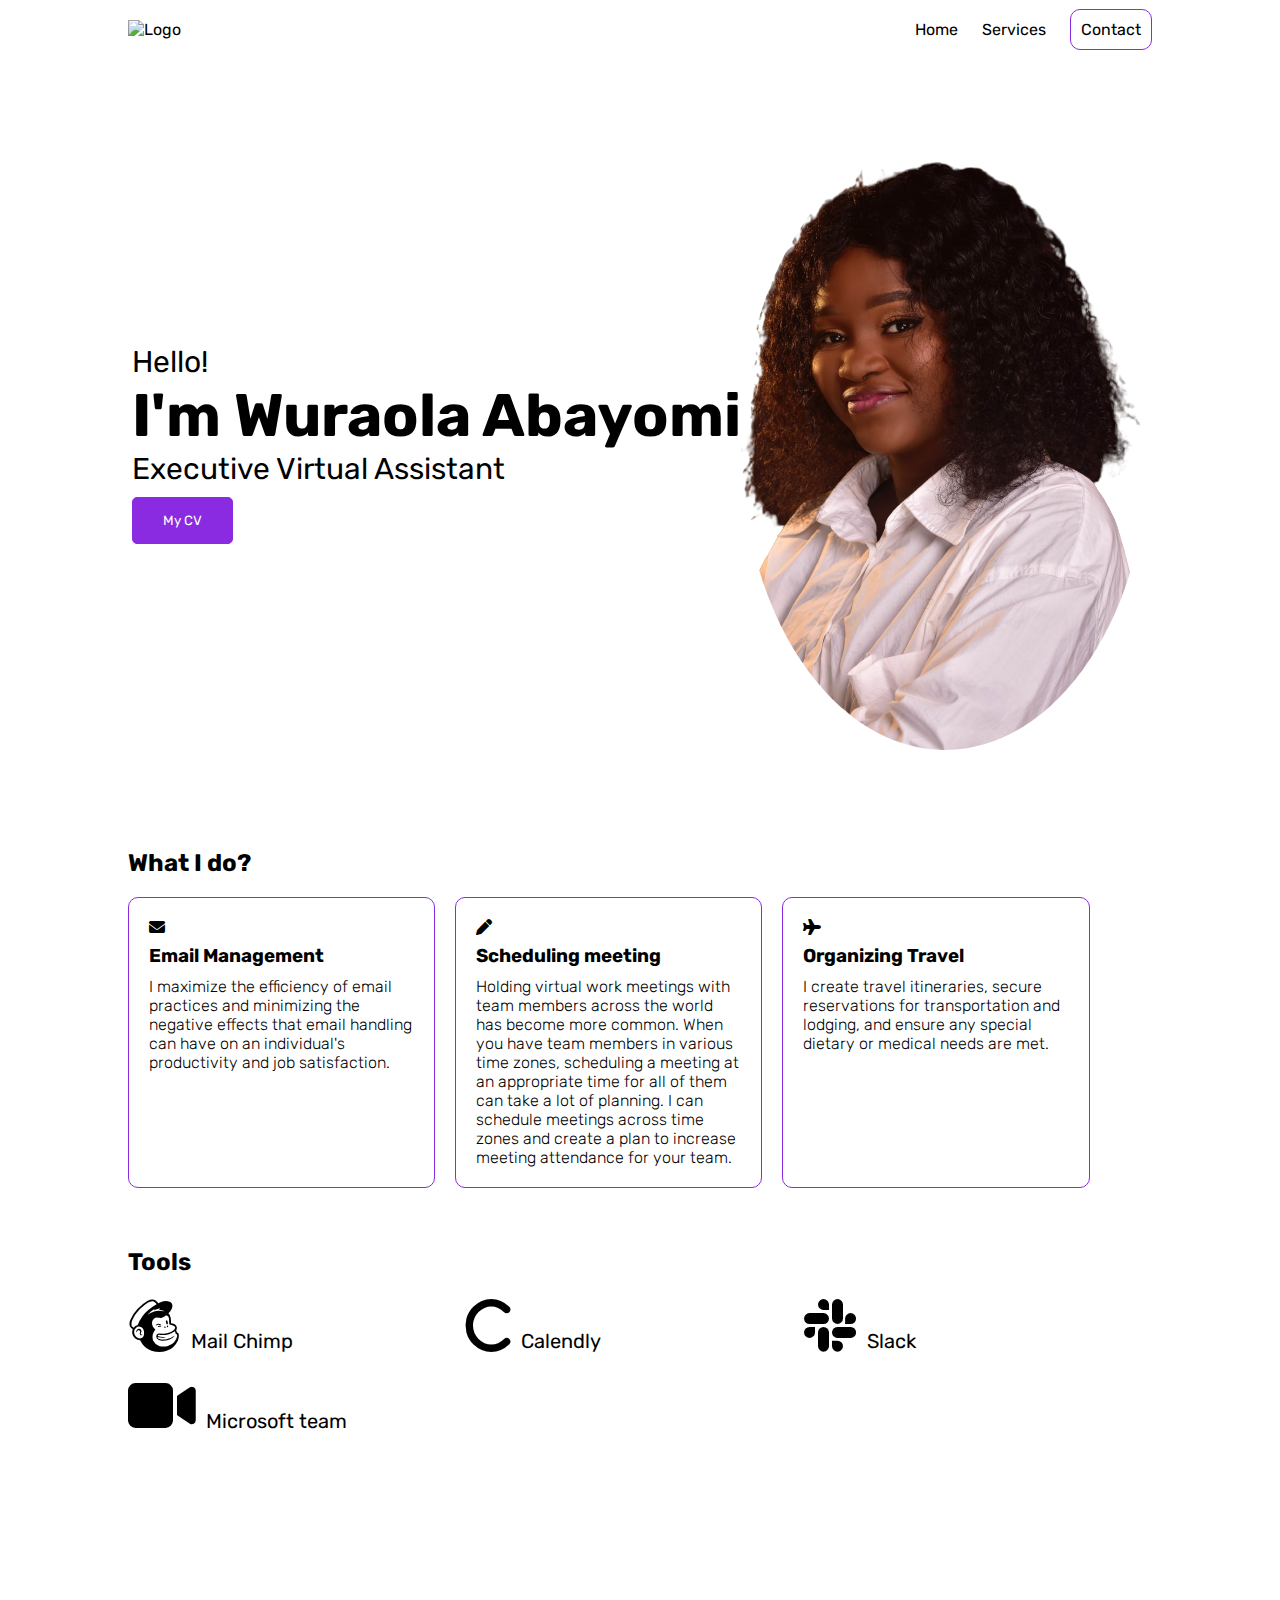
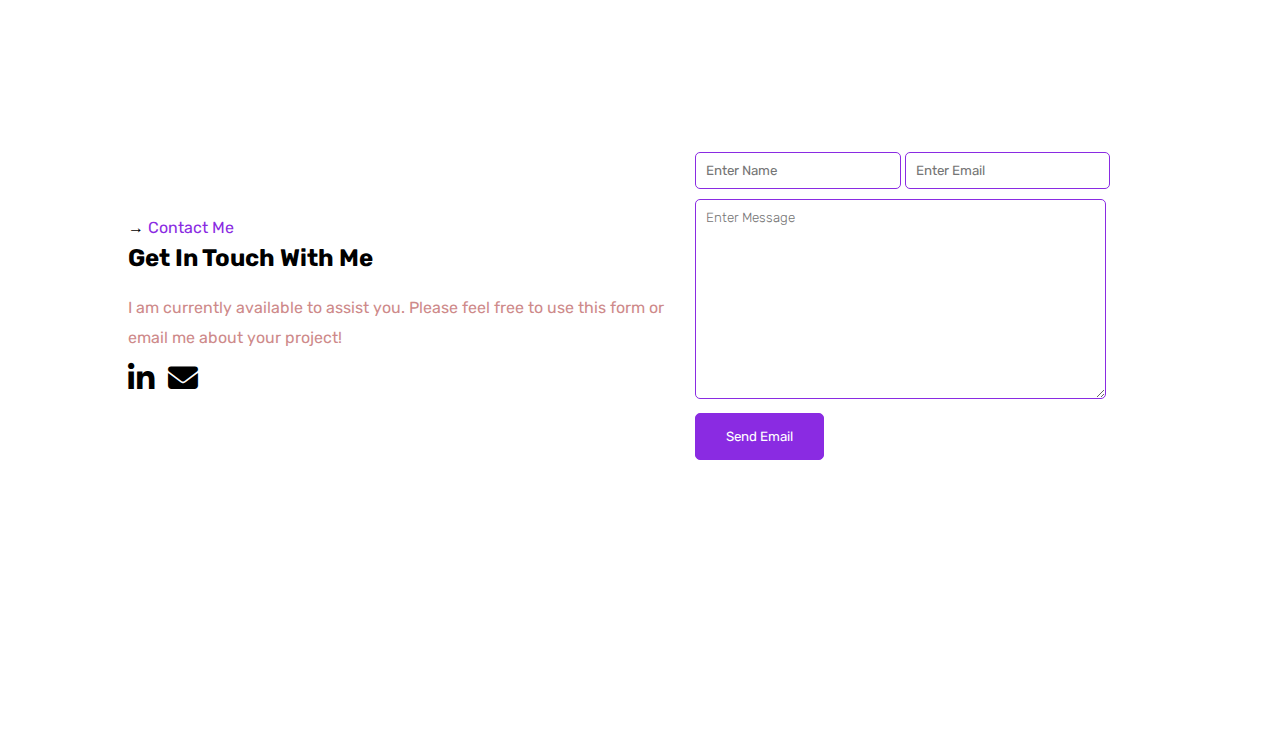
==== index.html @ ad0ca487 "Update index.html" ====
<!DOCTYPE html>
<html lang="en">
  <head>
    <meta charset="UTF-8" />
    <meta http-equiv="X-UA-Compatible" content="IE=edge" />
    <meta name="viewport" content="width=device-width, initial-scale=1.0" />
    <link rel="stylesheet" href="https://cdnjs.cloudflare.com/ajax/libs/font-awesome/6.2.0/css/all.min.css"/>
    <link href="https://fonts.googleapis.com/css2?family=Rubik:wght@300;400;500&display=swap" rel="stylesheet">
    <link rel="apple-touch-icon" sizes="180x180" href="../image/apple-touch-icon.png"/>
    <link rel="icon" type="image/png" sizes="32x32" href="../image/favicon-32x32.png"/>
    <link rel="icon" type="image/png" sizes="16x16" href="../image/favicon-16x16.png"/>
    <link rel="manifest" href="/site.webmanifest" /> 
    <link rel="stylesheet" href="style.css" /> 
    <title>Wuraola Abayomi</title>
  </head>
  <body>
    <header>
      <img src="/image/favicon.ico" alt="Logo">
      <nav class="navbar">
        <ul>
          <li><a href="#intro" class="navlink">Home</a></li>
          <li><a href="#services" class="navlink">Services</a></li>
          <li><a href="#contact" class="navlink contact">Contact</a></li>
        </ul>
      </nav>
    </header>
    <main>
      <section id="intro" class="intro">
        <div class="hero">
          <p>Hello!</p>
          <h1>I'm Wuraola Abayomi</h1>
          <p>Executive Virtual Assistant</p>
          <a href="ABAYOMI WURAOLA (1).pdf" download><button>My CV</button></a>
        </div>
          <img src="/image/Aunty-Eni.png" alt="My Pic">
      </section>
      <section id="services" class="services">
        <h2>What I do?</h2>
        <div class="skills">
        <div>
          <i class="fa-solid fa-envelope"></i>
          <h3>Email Management</h3>
          <p>I maximize the efficiency of email practices and minimizing the negative effects that email handling can have on an individual's productivity and job satisfaction.</p>
        </div>
        <div>
          <i class="fa-solid fa-pen"></i>
          <h3>Scheduling meeting</h3>
          <p> Holding virtual work meetings with team members across the world has become more common. When you have team members in various time zones, scheduling a meeting at an appropriate time for all of them can take a lot of planning. I can schedule meetings across time zones and create a plan to increase meeting attendance for your team.</p>
        </div>
        <div>
          <i class="fa-solid fa-plane"></i>
          <h3>Organizing Travel</h3>
          <p>I create travel itineraries, secure reservations for transportation and lodging, and ensure any special dietary or medical needs are met.</p>
        </div>
      </div>
      </section>
      <section class="tools" id="tools">
        <h2>Tools</h2>
        <div class="name">
          <div>
            <i class="fa-brands fa-mailchimp"></i>
            <span>Mail Chimp</span>
          </div>
          <div>
            <i class="fa-solid fa-c"></i>
            <span>Calendly</span>
          </div>
          <div>
            <i class="fa-brands fa-slack"></i>
            <span>Slack</span>
          </div>
          <div>
            <i class="fa-solid fa-video"></i>
            <span>Microsoft team</span>
          </div>
        </div>
      </section>
    </main>
    <footer id="contact">
      <div class="details">
        &rarr; 
        <span>Contact Me</span>
        <h2>Get In Touch With Me</h2>
        <p>I am currently available to assist you. Please feel free to use this form or email me about your project!</p>
        <div class="info">
          <a href="https://www.linkedin.com/in/wuraola-abayomi/"><i class="fa-brands fa-linkedin-in"></i></a>
          <a href="mailto:abayomiwuraola686@gmail.com"><i class="fa-solid fa-envelope"></i></a>
        </div>
      </div>
      <div class="form" >
        <form method="post">
          <input type="text" id="name" placeholder="Enter Name"> 
          <input type="email" id="email" placeholder="Enter Email"> 
          <textarea  id="message" placeholder="Enter Message" rows="3"></textarea>
          <button type="submit" id="submit" onclick="sendEmail()"> Send Email </button>
      </form>
      </div>
    </footer>
    <script src="https://smtpjs.com/v3/smtp.js">
    </script>
    <script>  
      function sendEmail() {
          let name = document.getElementById("name").value;
          let email = document.getElementById("email").value;
          let message = document.getElementById("message").value;
          let finalmessage = `Name : ${name} <br>  Email : ${email} <br>  Message : ${message} <br>`;
          Email.send({
              SecureToken : "7c22b817-10a5-48ba-b8ee-211c41a5835a",
              To : 'emmanuel6ige@gmail.com',
              From : email,
              Subject : "Mail From Portfolio",
              Body : finalmessage
          }).then(
            message => alert(message)
          );
      }
      </script>
      
  </body>
</html>
---- style.css ----
/*UNIVERSAL
------------------------------------- */
*{
    padding: 0;
    margin: 0;
    box-sizing: border-box;  
    font-family: 'Rubik', sans-serif;
}

body{ 
    margin: 0 10%;
}

h2{
    margin-bottom: 20px;
}

/* HEADER 
------------------------------------------ */
header{
    display: flex;
    align-items: center;
    justify-content: space-between;
    margin-top: 20px;
    gap: 2%;
}

.navbar li{
    display: inline-block;
    list-style: none;
}

.navbar li:not(:last-child){
    margin-right: 20px;
}

.navlink{
    text-decoration: none;
    color: black;
}

.navlink:hover{
   color: #8a2be2; 
}

.contact{
    border: 1px solid #8a2be2;
    padding: 10px;
    border-radius: 10px;
}
.contact:hover{
    box-shadow: 2px 2px #8a2be2;
}
.contact:active{
    box-shadow: 2px 2px #8a2be2;
}

/* INTRO
--------------------------------- */
.intro{
    display: flex;
    justify-content: center;
    align-items: center;
    height: 90vh; 
}

.hero{
    font-size: 30px;
}

.hero button{
    border: 1px solid #8a2be2;
    border-radius: 5px;
    padding: 15px 30px;
    font-weight: 400;
    color: white;
    background-color: #8a2be2;
    margin-top: 10px;
}

.hero button:hover{
    box-shadow: 2px 2px #8a2be2;
}


.intro img{
    border-radius: 50%;
    
}

.social-links a{
    color: black;
    font-size: x-large;
    margin: 0 5px;
  
}

.social-links a:hover{
    color: #8a2be2;
}
/* SERVICES
-------------------------------------------------- */

.skills{
    font-weight: 300;
    display: flex;
    gap: 20px;
    margin-bottom: 60px;
}
.skills div{
    width: 30%;
    padding: 20px;
    border: 1px solid #8a2be2;
    border-radius: 10px;
}
.skills div:hover{
    margin-top: 10px;
}

.skills div h3{
    margin-bottom: 10px;
}
.skills i{
    margin-bottom: 10px;
}

/* TOOLS
-------------------------------------------------- */
.name{
    display: flex;
    flex-wrap: wrap;
    font-size: 20px;
    margin-top: 20px;
}
.name div{
    width: 33%;
    margin-bottom: 20px;
}
.name i{ 
    font-size: 60px;
    margin-right: 5px;
}

 /* FOOTER
-------------------------------------------------- */
footer{
    height: 100vh;
    display: flex;
    align-items: center;
    justify-content: center;
    gap: 10px;
}

.details{
    line-height: 30px;
}

.details span{
    color: #8a2be2;
}
.details p{
    color: rgb(206, 138, 138);
}
form{
    display: inline-block;
}
form input{
    padding: 10px;
    border-radius: 5px;
    margin-bottom: 10px;
    border: 0.5px solid #8a2be2;
    width: 45%;
    outline: 0;
    display: inline-block;
}

textarea{
    width: 90%;
    height: 200px;
    border: 1px solid #8a2be2;
    border-radius: 5px;
    padding: 10px;
    font-weight: 300;
    outline: 0;
}

footer button{
    display: block;
    border: 1px solid #8a2be2;
    border-radius: 5px;
    padding: 15px 30px;
    font-weight: 400;
    color: white;
    background-color: #8a2be2;
    margin-top: 10px;
    cursor: pointer;
    
}

.info i{
    color: black;
    font-size: 30px;
    margin-top: 10px;
    margin-right: 10px;
}
.info i:hover{
    color: #8a2be2;
}
/* RESPONSIVENESS
--------------------------------------------------*/
@media only screen and (max-width: 900px){
    .skills{
        flex-direction: column;
    }
    .skills div{
        width: 100%;
    }
}

@media only screen and (max-width: 858px){
    footer{
      flex-direction: column;
      
    }
    footer input{
        display: block;
        margin-bottom: 15px;
        width: 100%;
    }
    textarea{
        width: 100%;
        margin-bottom: 10px;
    }
    footer button{
        margin: 0 auto;
    }
}

@media only screen and (max-width: 644px){
    .intro{
        margin: 2;
    }
    .hero{
        font-size: 20px;
    }
    .intro img{
        width: 70%;
    }

    .name div{
        width: 50%;
    }
    .name i{
        display: block;
    }
} 


@media only screen and (max-width: 363px) {
    header{
        font-size: 10px;
    }
}
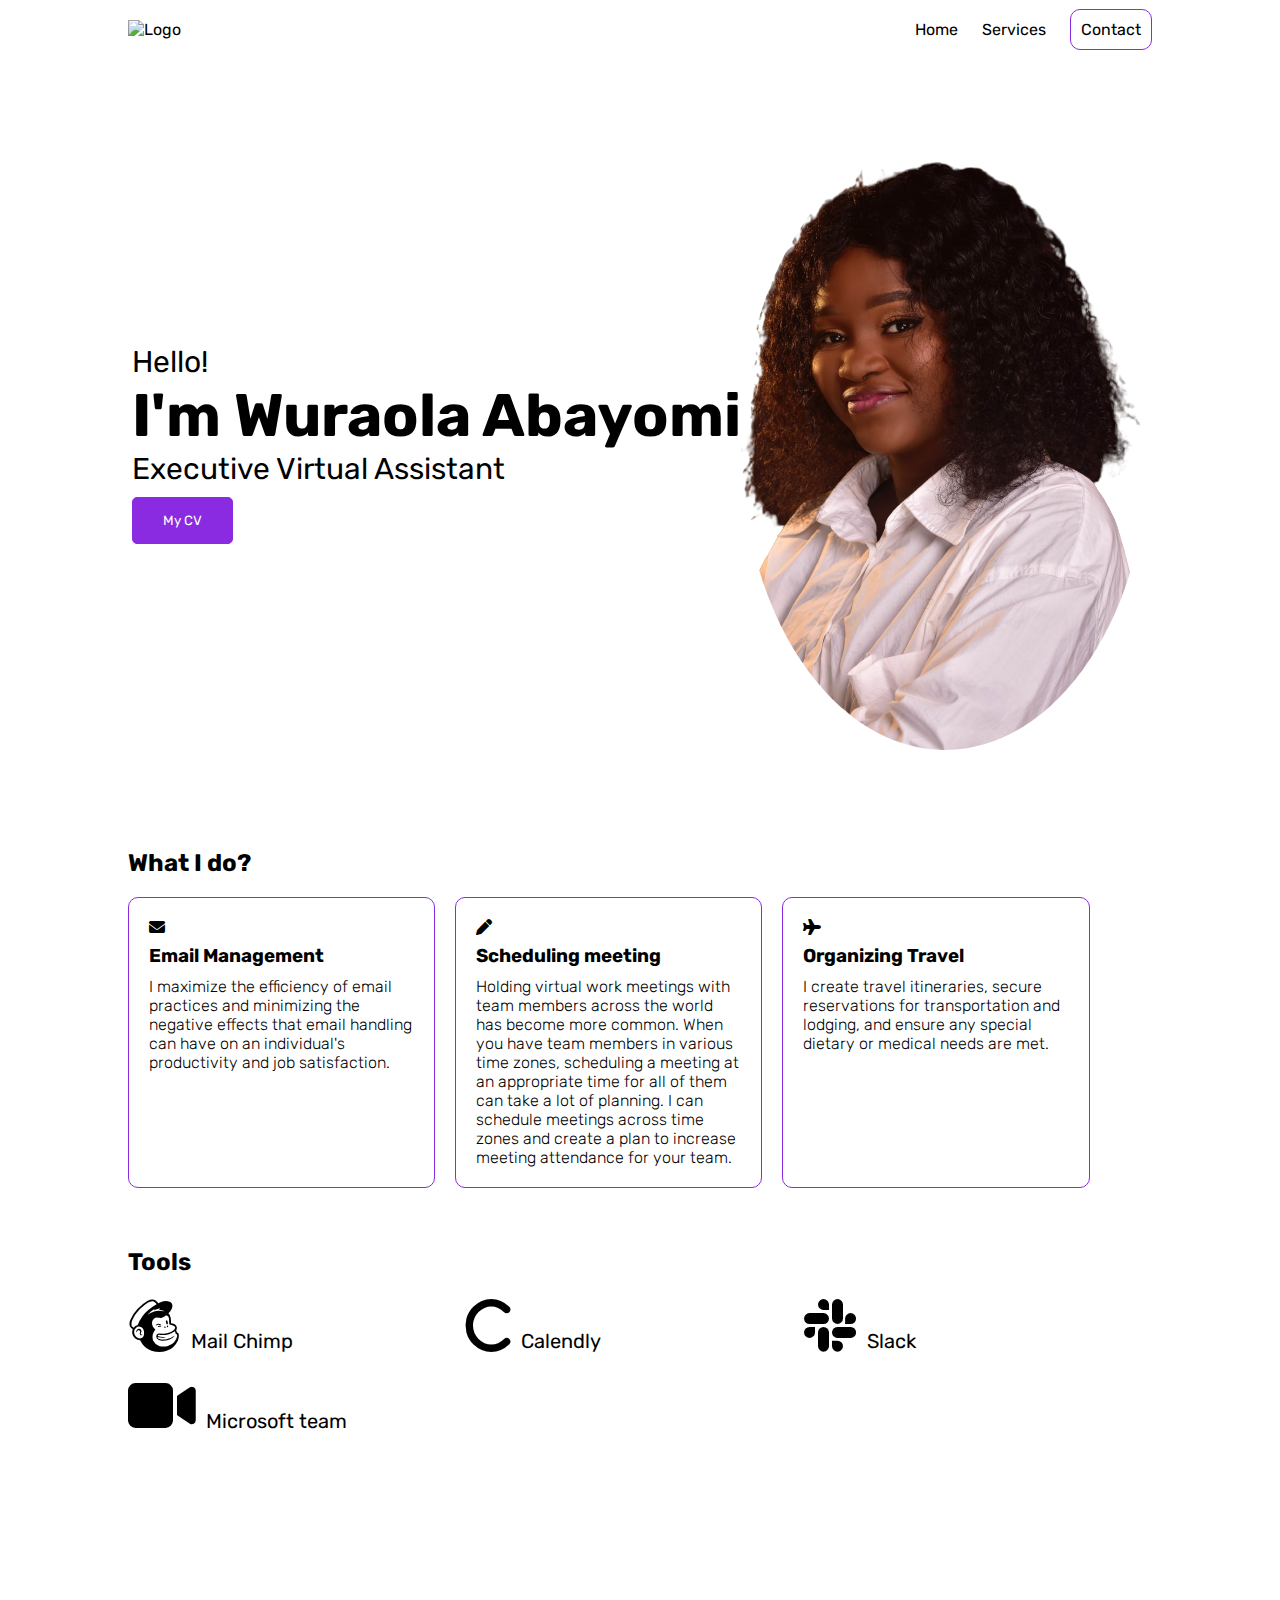
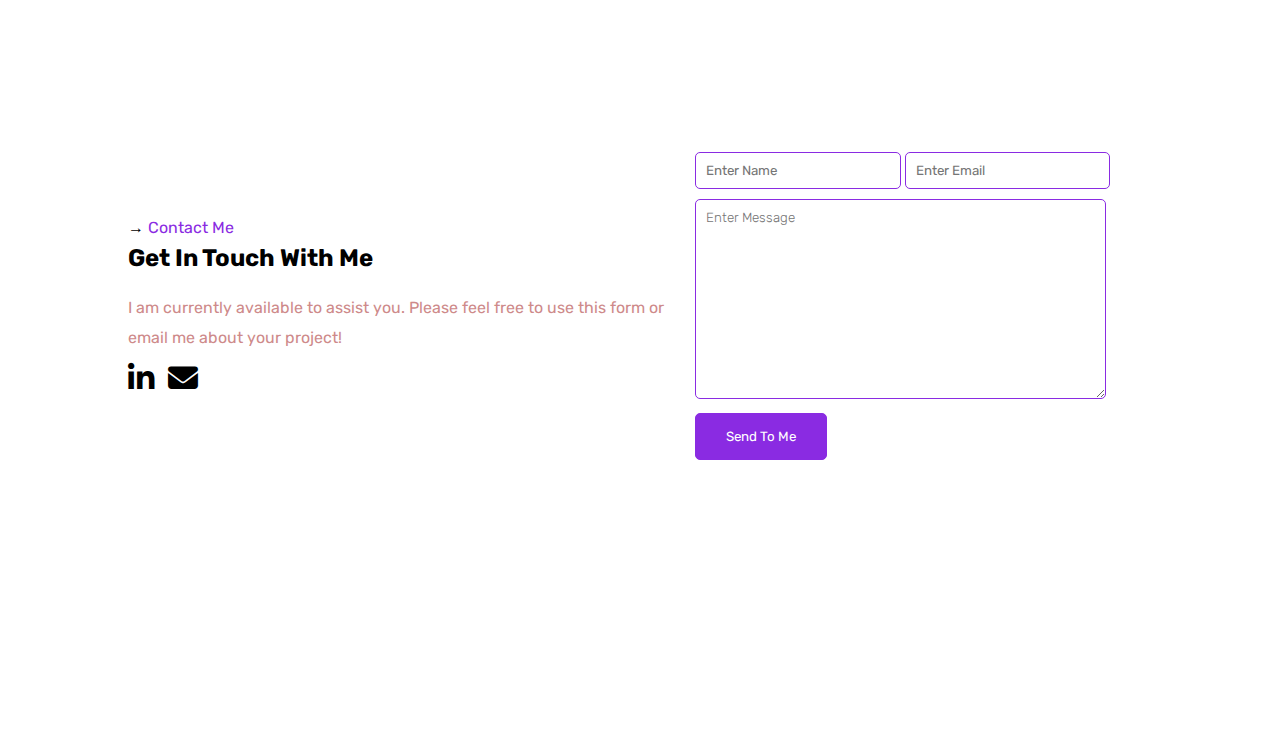
==== commit e4653d0c: "Update index.html" ====
--- a/index.html
+++ b/index.html
@@ -88,11 +88,11 @@
         </div>
       </div>
       <div class="form" >
-        <form method="post">
+        <form>
           <input type="text" id="name" placeholder="Enter Name"> 
           <input type="email" id="email" placeholder="Enter Email"> 
           <textarea  id="message" placeholder="Enter Message" rows="3"></textarea>
-          <button type="submit" id="submit" onclick="sendEmail()"> Send Email </button>
+          <button type="submit" id="submit" onclick="sendEmail()"> Send To Me </button>
       </form>
       </div>
     </footer>
@@ -100,18 +100,19 @@
     </script>
     <script>  
       function sendEmail() {
-          let name = document.getElementById("name").value;
-          let email = document.getElementById("email").value;
-          let message = document.getElementById("message").value;
-          let finalmessage = `Name : ${name} <br>  Email : ${email} <br>  Message : ${message} <br>`;
           Email.send({
-              SecureToken : "7c22b817-10a5-48ba-b8ee-211c41a5835a",
+              // SecureToken : "7c22b817-10a5-48ba-b8ee-211c41a5835a",
+              Host : "stmp.gmail.com",
+              Username : "emmanuel6ige@gmail.com",
+              Password : "7A97053FF2A46C2FE40DE06CF37BB3626C51",
               To : 'emmanuel6ige@gmail.com',
               From : email,
               Subject : "Mail From Portfolio",
-              Body : finalmessage
+              Body : "Name: " + document.getElementById("name").value
+              + "<br> Email: " + document.getElementById("email").value
+              + "<br> Message: " + document.getElementById("message").value
           }).then(
-            message => alert(message)
+            message => alert("Message Sent Successfully")
           );
       }
       </script>
